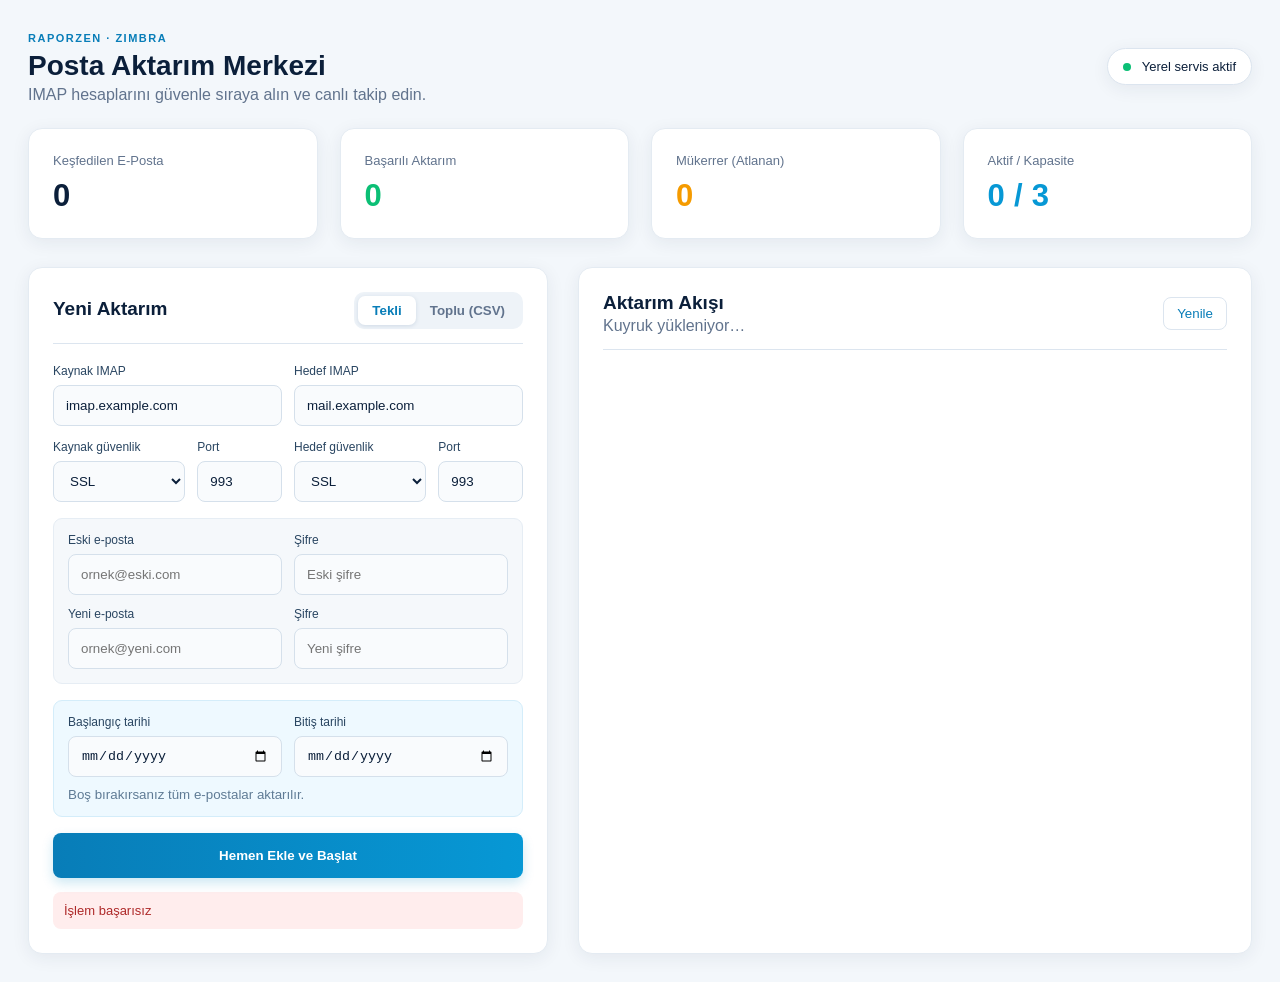
==== static/index.html @ 582246b1 "Aktarım izleme panelini ekle" ====
<!doctype html>
<html lang="tr">
<head>
  <meta charset="utf-8"><meta name="viewport" content="width=device-width,initial-scale=1">
  <title>Zimbra IMAP Aktarım Paneli</title>
  <link rel="stylesheet" href="/static/style.css">
</head>
<body>
  <main>
    <header><div><span class="eyebrow">RAPORZEN · ZIMBRA</span><h1>Posta Aktarım Merkezi</h1><p>IMAP hesaplarını güvenle sıraya alın ve canlı takip edin.</p></div><div class="health"><i></i> Yerel servis aktif</div></header>
    <section class="metrics">
      <article><label>Keşfedilen E-Posta</label><strong id="discovered">0</strong></article>
      <article><label>Başarılı Aktarım</label><strong class="green" id="transferred">0</strong></article>
      <article><label>Mükerrer (Atlanan)</label><strong class="orange" id="skipped">0</strong></article>
      <article><label>Aktif / Kapasite</label><strong class="blue"><span id="running">0</span> / <span id="capacity">3</span></strong></article>
    </section>
    <section class="workspace">
      <aside class="panel form-panel">
        <div class="panel-title"><h2>Yeni Aktarım</h2><div class="tabs"><button class="active" data-tab="single">Tekli</button><button data-tab="csv">Toplu (CSV)</button></div></div>
        <form id="singleForm">
          <div class="grid two"><label>Kaynak IMAP<input name="source_host" value="imap.example.com" required></label><label>Hedef IMAP<input name="target_host" value="mail.example.com" required></label></div>
          <div class="grid four"><label>Kaynak güvenlik<select name="source_security"><option value="ssl">SSL</option><option value="tls">STARTTLS</option><option value="none">Yok</option></select></label><label>Port<input type="number" name="source_port" value="993" required></label><label>Hedef güvenlik<select name="target_security"><option value="ssl">SSL</option><option value="tls">STARTTLS</option><option value="none">Yok</option></select></label><label>Port<input type="number" name="target_port" value="993" required></label></div>
          <div class="credentials"><div class="grid two"><label>Eski e-posta<input type="email" name="source_email" placeholder="ornek@eski.com" required></label><label>Şifre<input type="password" name="source_password" placeholder="Eski şifre" required></label><label>Yeni e-posta<input type="email" name="target_email" placeholder="ornek@yeni.com" required></label><label>Şifre<input type="password" name="target_password" placeholder="Yeni şifre" required></label></div></div>
          <div class="datebox"><div class="grid two"><label>Başlangıç tarihi<input type="date" name="start_date"></label><label>Bitiş tarihi<input type="date" name="end_date"></label></div><small>Boş bırakırsanız tüm e-postalar aktarılır.</small></div>
          <button class="primary" type="submit">Hemen Ekle ve Başlat</button>
        </form>
        <form id="csvForm" class="hidden"><div class="drop"><span>CSV</span><h3>Hesap listesini seçin</h3><p>Şablondaki başlıkları içeren UTF-8 CSV dosyası</p><input type="file" name="file" accept=".csv,text/csv" required></div><button class="primary" type="submit">CSV'yi Kuyruğa Al</button><a class="template" href="/static/accounts-template.csv" download>CSV şablonunu indir</a></form>
        <div id="notice" class="notice hidden"></div>
      </aside>
      <section class="panel flow"><div class="panel-title"><div><h2>Aktarım Akışı</h2><p id="queueInfo">Kuyruk yükleniyor…</p></div><button class="ghost" id="refresh">Yenile</button></div><div id="jobList" class="jobs"></div></section>
    </section>
  </main>
  <script src="/static/app.js"></script>
</body>
</html>
---- static/style.css ----
:root{--ink:#0b1f3a;--muted:#61738d;--line:#dce5ef;--bg:#f3f7fb;--blue:#0798d5;--blue2:#087db8;--green:#0bbf75;--orange:#f59b00;--red:#e24b4b;--shadow:0 4px 18px rgba(22,47,77,.07)}*{box-sizing:border-box}body{margin:0;background:var(--bg);color:var(--ink);font-family:Inter,Segoe UI,Arial,sans-serif}main{max-width:1660px;margin:auto;padding:28px}header{display:flex;justify-content:space-between;align-items:center;margin-bottom:24px}h1{font-size:28px;margin:4px 0}header p,.panel-title p{margin:0;color:var(--muted)}.eyebrow{font-size:11px;font-weight:800;letter-spacing:1.5px;color:var(--blue2)}.health{background:#fff;border:1px solid var(--line);border-radius:999px;padding:10px 15px;font-size:13px;box-shadow:var(--shadow)}.health i{display:inline-block;width:8px;height:8px;border-radius:50%;background:var(--green);margin-right:7px}.metrics{display:grid;grid-template-columns:repeat(4,1fr);gap:22px;margin-bottom:28px}.metrics article,.panel{background:#fff;border:1px solid #e4ebf2;border-radius:14px;box-shadow:var(--shadow)}.metrics article{padding:24px}.metrics label{display:block;color:var(--muted);font-size:13px;margin-bottom:10px}.metrics strong{font-size:31px;letter-spacing:.3px}.green{color:var(--green)}.orange{color:var(--orange)}.blue{color:var(--blue)}.workspace{display:grid;grid-template-columns:520px 1fr;gap:30px}.panel{padding:24px}.panel-title{display:flex;align-items:center;justify-content:space-between;border-bottom:1px solid var(--line);padding-bottom:14px;margin-bottom:20px}.panel-title h2{font-size:19px;margin:0 0 3px}.tabs{background:#eef3f8;padding:4px;border-radius:10px}.tabs button{border:0;background:transparent;color:var(--muted);padding:7px 14px;border-radius:7px;font-weight:700;cursor:pointer}.tabs button.active{background:#fff;color:var(--blue2);box-shadow:0 1px 4px #ced9e5}.grid{display:grid;gap:12px}.two{grid-template-columns:1fr 1fr}.four{grid-template-columns:1.25fr .8fr 1.25fr .8fr;margin-top:14px}label{color:#294561;font-size:12px}input,select{width:100%;height:41px;margin-top:7px;border:1px solid #d5e0eb;border-radius:8px;background:#f9fbfd;color:var(--ink);padding:0 12px;outline:none}input:focus,select:focus{border-color:var(--blue);box-shadow:0 0 0 3px #0798d519}.credentials{background:#f5f8fb;border:1px solid #e6edf4;border-radius:9px;padding:14px;margin-top:16px}.datebox{background:#eef9ff;border:1px solid #d4edfa;border-radius:9px;padding:14px;margin-top:16px}.datebox small{display:block;color:#5f7b95;margin-top:10px}.primary{width:100%;height:45px;margin-top:16px;border:0;border-radius:8px;background:linear-gradient(90deg,var(--blue2),var(--blue));color:#fff;font-weight:800;cursor:pointer;box-shadow:0 5px 12px #058bc333}.primary:disabled{opacity:.6}.ghost{border:1px solid var(--line);background:#fff;border-radius:8px;padding:8px 13px;color:var(--blue2);cursor:pointer}.jobs{display:flex;flex-direction:column;gap:12px}.group-title{font-size:13px;color:var(--muted);margin:9px 0 2px;text-transform:uppercase;letter-spacing:.8px}.job{border:1px solid var(--line);border-radius:10px;padding:14px 16px}.job-head{display:flex;align-items:center;justify-content:space-between}.job strong{font-size:14px}.job small{color:var(--muted)}.badge{font-size:11px;padding:5px 9px;border-radius:999px;background:#edf3f8;color:#47627d}.badge.running{background:#e5f7ff;color:#047baa}.badge.completed{background:#e4faef;color:#078650}.badge.failed,.badge.interrupted{background:#ffebeb;color:#b72b2b}.progress{height:6px;background:#eaf0f5;border-radius:99px;overflow:hidden;margin-top:12px}.progress span{display:block;height:100%;background:linear-gradient(90deg,var(--blue2),#13b8ed);border-radius:99px}.actions{display:flex;gap:8px;margin-top:11px}.actions button,.actions a{border:0;background:#eff4f8;color:#45617c;padding:6px 9px;border-radius:6px;font-size:11px;text-decoration:none;cursor:pointer}.drop{border:2px dashed #cbd9e6;border-radius:11px;padding:36px 20px;text-align:center;background:#f8fbfd}.drop span{display:inline-grid;place-items:center;width:50px;height:50px;border-radius:14px;background:#e5f6fd;color:var(--blue2);font-weight:900}.drop h3{margin:12px 0 5px}.drop p{color:var(--muted);font-size:12px}.drop input{height:auto;background:white;padding:10px}.template{display:block;text-align:center;color:var(--blue2);font-size:12px;margin-top:13px}.notice{margin-top:14px;padding:11px;border-radius:8px;background:#e7f7ff;color:#057aaa;font-size:13px}.notice.error{background:#ffeded;color:#ae2929}.hidden{display:none!important}.empty{text-align:center;color:var(--muted);padding:70px 20px}.empty b{display:block;color:var(--ink);margin-bottom:6px}@media(max-width:1050px){.metrics{grid-template-columns:1fr 1fr}.workspace{grid-template-columns:1fr}}@media(max-width:650px){main{padding:14px}.metrics{grid-template-columns:1fr}.workspace{gap:16px}.two,.four{grid-template-columns:1fr}header{align-items:flex-start;gap:14px}.health{display:none}}
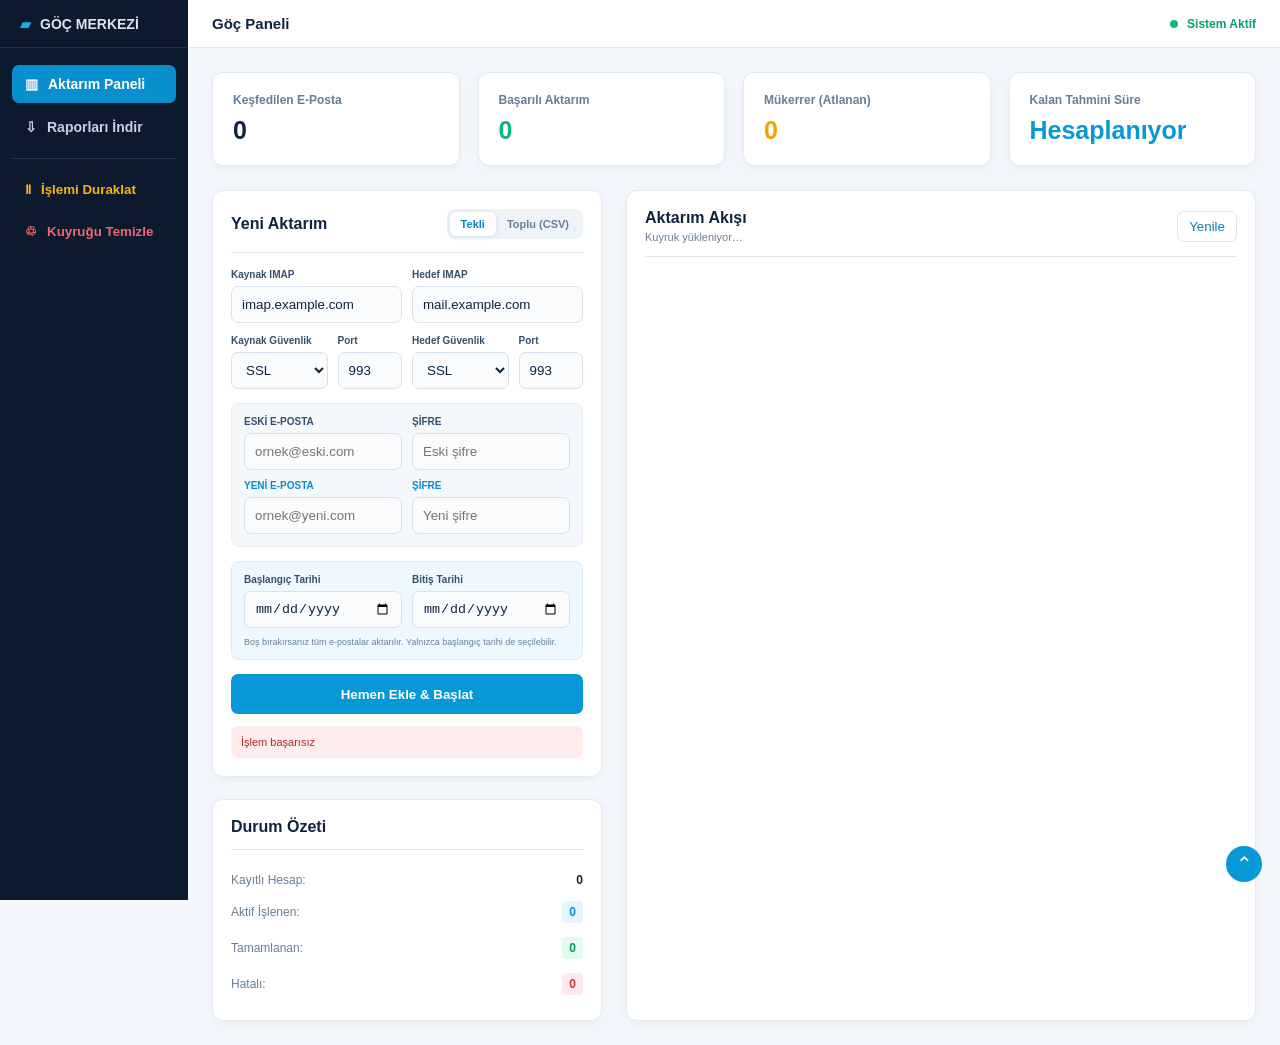
==== commit 747205da: "Hesapları durum ve domain bazında grupla" ====
--- a/static/index.html
+++ b/static/index.html
@@ -1,36 +1,40 @@
 <!doctype html>
 <html lang="tr">
-<head>
-  <meta charset="utf-8"><meta name="viewport" content="width=device-width,initial-scale=1">
-  <title>Zimbra IMAP Aktarım Paneli</title>
-  <link rel="stylesheet" href="/static/style.css">
-</head>
+<head><meta charset="utf-8"><meta name="viewport" content="width=device-width,initial-scale=1"><title>Zimbra Göç Merkezi</title><link rel="stylesheet" href="/static/style.css"></head>
 <body>
-  <main>
-    <header><div><span class="eyebrow">RAPORZEN · ZIMBRA</span><h1>Posta Aktarım Merkezi</h1><p>IMAP hesaplarını güvenle sıraya alın ve canlı takip edin.</p></div><div class="health"><i></i> Yerel servis aktif</div></header>
-    <section class="metrics">
-      <article><label>Keşfedilen E-Posta</label><strong id="discovered">0</strong></article>
-      <article><label>Başarılı Aktarım</label><strong class="green" id="transferred">0</strong></article>
-      <article><label>Mükerrer (Atlanan)</label><strong class="orange" id="skipped">0</strong></article>
-      <article><label>Aktif / Kapasite</label><strong class="blue"><span id="running">0</span> / <span id="capacity">3</span></strong></article>
-    </section>
-    <section class="workspace">
-      <aside class="panel form-panel">
-        <div class="panel-title"><h2>Yeni Aktarım</h2><div class="tabs"><button class="active" data-tab="single">Tekli</button><button data-tab="csv">Toplu (CSV)</button></div></div>
-        <form id="singleForm">
-          <div class="grid two"><label>Kaynak IMAP<input name="source_host" value="imap.example.com" required></label><label>Hedef IMAP<input name="target_host" value="mail.example.com" required></label></div>
-          <div class="grid four"><label>Kaynak güvenlik<select name="source_security"><option value="ssl">SSL</option><option value="tls">STARTTLS</option><option value="none">Yok</option></select></label><label>Port<input type="number" name="source_port" value="993" required></label><label>Hedef güvenlik<select name="target_security"><option value="ssl">SSL</option><option value="tls">STARTTLS</option><option value="none">Yok</option></select></label><label>Port<input type="number" name="target_port" value="993" required></label></div>
-          <div class="credentials"><div class="grid two"><label>Eski e-posta<input type="email" name="source_email" placeholder="ornek@eski.com" required></label><label>Şifre<input type="password" name="source_password" placeholder="Eski şifre" required></label><label>Yeni e-posta<input type="email" name="target_email" placeholder="ornek@yeni.com" required></label><label>Şifre<input type="password" name="target_password" placeholder="Yeni şifre" required></label></div></div>
-          <div class="datebox"><div class="grid two"><label>Başlangıç tarihi<input type="date" name="start_date"></label><label>Bitiş tarihi<input type="date" name="end_date"></label></div><small>Boş bırakırsanız tüm e-postalar aktarılır.</small></div>
-          <button class="primary" type="submit">Hemen Ekle ve Başlat</button>
-        </form>
-        <form id="csvForm" class="hidden"><div class="drop"><span>CSV</span><h3>Hesap listesini seçin</h3><p>Şablondaki başlıkları içeren UTF-8 CSV dosyası</p><input type="file" name="file" accept=".csv,text/csv" required></div><button class="primary" type="submit">CSV'yi Kuyruğa Al</button><a class="template" href="/static/accounts-template.csv" download>CSV şablonunu indir</a></form>
-        <div id="notice" class="notice hidden"></div>
-      </aside>
-      <section class="panel flow"><div class="panel-title"><div><h2>Aktarım Akışı</h2><p id="queueInfo">Kuyruk yükleniyor…</p></div><button class="ghost" id="refresh">Yenile</button></div><div id="jobList" class="jobs"></div></section>
-    </section>
-  </main>
+  <aside class="sidebar">
+    <div class="brand"><span class="brand-icon">▰</span><span>GÖÇ MERKEZİ</span></div>
+    <nav><a class="active" href="#">▥ <span>Aktarım Paneli</span></a><a href="#">⇩ <span>Raporları İndir</span></a><hr><button id="pauseAll">Ⅱ <span>İşlemi Duraklat</span></button><button class="danger" id="clearQueue">♲ <span>Kuyruğu Temizle</span></button></nav>
+  </aside>
+  <div class="shell">
+    <header><h1>Göç Paneli</h1><div class="health"><i></i> Sistem Aktif</div></header>
+    <main>
+      <section class="metrics">
+        <article><label>Keşfedilen E-Posta</label><strong id="discovered">0</strong></article>
+        <article><label>Başarılı Aktarım</label><strong class="green" id="transferred">0</strong></article>
+        <article><label>Mükerrer (Atlanan)</label><strong class="orange" id="skipped">0</strong></article>
+        <article><label>Kalan Tahmini Süre</label><strong class="blue" id="remaining">Hesaplanıyor</strong></article>
+      </section>
+      <section class="workspace">
+        <div class="left-column">
+          <aside class="panel form-panel">
+            <div class="panel-title"><h2>Yeni Aktarım</h2><div class="tabs"><button class="active" data-tab="single">Tekli</button><button data-tab="csv">Toplu (CSV)</button></div></div>
+            <form id="singleForm">
+              <div class="grid two"><label>Kaynak IMAP<input name="source_host" value="imap.example.com" required></label><label>Hedef IMAP<input name="target_host" value="mail.example.com" required></label></div>
+              <div class="grid four"><label>Kaynak Güvenlik<select name="source_security"><option value="ssl">SSL</option><option value="tls">STARTTLS</option><option value="none">Yok</option></select></label><label>Port<input type="number" name="source_port" value="993" required></label><label>Hedef Güvenlik<select name="target_security"><option value="ssl">SSL</option><option value="tls">STARTTLS</option><option value="none">Yok</option></select></label><label>Port<input type="number" name="target_port" value="993" required></label></div>
+              <div class="credentials"><div class="grid two"><label>ESKİ E-POSTA<input type="email" name="source_email" placeholder="ornek@eski.com" required></label><label>ŞİFRE<input type="password" name="source_password" placeholder="Eski şifre" required></label><label class="accent">YENİ E-POSTA<input type="email" name="target_email" placeholder="ornek@yeni.com" required></label><label class="accent">ŞİFRE<input type="password" name="target_password" placeholder="Yeni şifre" required></label></div></div>
+              <div class="datebox"><div class="grid two"><label>Başlangıç Tarihi<input type="date" name="start_date"></label><label>Bitiş Tarihi<input type="date" name="end_date"></label></div><small>Boş bırakırsanız tüm e-postalar aktarılır. Yalnızca başlangıç tarihi de seçilebilir.</small></div>
+              <button class="primary" type="submit">Hemen Ekle &amp; Başlat</button>
+            </form>
+            <form id="csvForm" class="hidden"><div class="drop"><span>CSV</span><h3>Hesap listesini seçin</h3><p>Şablondaki başlıkları içeren UTF-8 CSV dosyası</p><input type="file" name="file" accept=".csv,text/csv" required></div><button class="primary" type="submit">CSV'yi Kuyruğa Al</button><a class="template" href="/static/accounts-template.csv" download>CSV şablonunu indir</a></form>
+            <div id="notice" class="notice hidden"></div>
+          </aside>
+          <section class="panel status-card"><div class="panel-title"><h2>Durum Özeti</h2></div><dl><div><dt>Kayıtlı Hesap:</dt><dd id="totalAccounts">0</dd></div><div><dt>Aktif İşlenen:</dt><dd class="blue-pill" id="activeAccounts">0</dd></div><div><dt>Tamamlanan:</dt><dd class="green-pill" id="completedAccounts">0</dd></div><div><dt>Hatalı:</dt><dd class="red-pill" id="failedAccounts">0</dd></div></dl></section>
+        </div>
+        <section class="panel flow"><div class="panel-title"><div><h2>Aktarım Akışı</h2><p id="queueInfo">Kuyruk yükleniyor…</p></div><button class="ghost" id="refresh">Yenile</button></div><div id="jobList" class="flow-groups"></div></section>
+      </section>
+    </main>
+  </div>
+  <button class="to-top" onclick="scrollTo({top:0,behavior:'smooth'})">⌃</button>
   <script src="/static/app.js"></script>
-</body>
-</html>
-
+</body></html>
--- a/static/style.css
+++ b/static/style.css
@@ -1,2 +1 @@
-:root{--ink:#0b1f3a;--muted:#61738d;--line:#dce5ef;--bg:#f3f7fb;--blue:#0798d5;--blue2:#087db8;--green:#0bbf75;--orange:#f59b00;--red:#e24b4b;--shadow:0 4px 18px rgba(22,47,77,.07)}*{box-sizing:border-box}body{margin:0;background:var(--bg);color:var(--ink);font-family:Inter,Segoe UI,Arial,sans-serif}main{max-width:1660px;margin:auto;padding:28px}header{display:flex;justify-content:space-between;align-items:center;margin-bottom:24px}h1{font-size:28px;margin:4px 0}header p,.panel-title p{margin:0;color:var(--muted)}.eyebrow{font-size:11px;font-weight:800;letter-spacing:1.5px;color:var(--blue2)}.health{background:#fff;border:1px solid var(--line);border-radius:999px;padding:10px 15px;font-size:13px;box-shadow:var(--shadow)}.health i{display:inline-block;width:8px;height:8px;border-radius:50%;background:var(--green);margin-right:7px}.metrics{display:grid;grid-template-columns:repeat(4,1fr);gap:22px;margin-bottom:28px}.metrics article,.panel{background:#fff;border:1px solid #e4ebf2;border-radius:14px;box-shadow:var(--shadow)}.metrics article{padding:24px}.metrics label{display:block;color:var(--muted);font-size:13px;margin-bottom:10px}.metrics strong{font-size:31px;letter-spacing:.3px}.green{color:var(--green)}.orange{color:var(--orange)}.blue{color:var(--blue)}.workspace{display:grid;grid-template-columns:520px 1fr;gap:30px}.panel{padding:24px}.panel-title{display:flex;align-items:center;justify-content:space-between;border-bottom:1px solid var(--line);padding-bottom:14px;margin-bottom:20px}.panel-title h2{font-size:19px;margin:0 0 3px}.tabs{background:#eef3f8;padding:4px;border-radius:10px}.tabs button{border:0;background:transparent;color:var(--muted);padding:7px 14px;border-radius:7px;font-weight:700;cursor:pointer}.tabs button.active{background:#fff;color:var(--blue2);box-shadow:0 1px 4px #ced9e5}.grid{display:grid;gap:12px}.two{grid-template-columns:1fr 1fr}.four{grid-template-columns:1.25fr .8fr 1.25fr .8fr;margin-top:14px}label{color:#294561;font-size:12px}input,select{width:100%;height:41px;margin-top:7px;border:1px solid #d5e0eb;border-radius:8px;background:#f9fbfd;color:var(--ink);padding:0 12px;outline:none}input:focus,select:focus{border-color:var(--blue);box-shadow:0 0 0 3px #0798d519}.credentials{background:#f5f8fb;border:1px solid #e6edf4;border-radius:9px;padding:14px;margin-top:16px}.datebox{background:#eef9ff;border:1px solid #d4edfa;border-radius:9px;padding:14px;margin-top:16px}.datebox small{display:block;color:#5f7b95;margin-top:10px}.primary{width:100%;height:45px;margin-top:16px;border:0;border-radius:8px;background:linear-gradient(90deg,var(--blue2),var(--blue));color:#fff;font-weight:800;cursor:pointer;box-shadow:0 5px 12px #058bc333}.primary:disabled{opacity:.6}.ghost{border:1px solid var(--line);background:#fff;border-radius:8px;padding:8px 13px;color:var(--blue2);cursor:pointer}.jobs{display:flex;flex-direction:column;gap:12px}.group-title{font-size:13px;color:var(--muted);margin:9px 0 2px;text-transform:uppercase;letter-spacing:.8px}.job{border:1px solid var(--line);border-radius:10px;padding:14px 16px}.job-head{display:flex;align-items:center;justify-content:space-between}.job strong{font-size:14px}.job small{color:var(--muted)}.badge{font-size:11px;padding:5px 9px;border-radius:999px;background:#edf3f8;color:#47627d}.badge.running{background:#e5f7ff;color:#047baa}.badge.completed{background:#e4faef;color:#078650}.badge.failed,.badge.interrupted{background:#ffebeb;color:#b72b2b}.progress{height:6px;background:#eaf0f5;border-radius:99px;overflow:hidden;margin-top:12px}.progress span{display:block;height:100%;background:linear-gradient(90deg,var(--blue2),#13b8ed);border-radius:99px}.actions{display:flex;gap:8px;margin-top:11px}.actions button,.actions a{border:0;background:#eff4f8;color:#45617c;padding:6px 9px;border-radius:6px;font-size:11px;text-decoration:none;cursor:pointer}.drop{border:2px dashed #cbd9e6;border-radius:11px;padding:36px 20px;text-align:center;background:#f8fbfd}.drop span{display:inline-grid;place-items:center;width:50px;height:50px;border-radius:14px;background:#e5f6fd;color:var(--blue2);font-weight:900}.drop h3{margin:12px 0 5px}.drop p{color:var(--muted);font-size:12px}.drop input{height:auto;background:white;padding:10px}.template{display:block;text-align:center;color:var(--blue2);font-size:12px;margin-top:13px}.notice{margin-top:14px;padding:11px;border-radius:8px;background:#e7f7ff;color:#057aaa;font-size:13px}.notice.error{background:#ffeded;color:#ae2929}.hidden{display:none!important}.empty{text-align:center;color:var(--muted);padding:70px 20px}.empty b{display:block;color:var(--ink);margin-bottom:6px}@media(max-width:1050px){.metrics{grid-template-columns:1fr 1fr}.workspace{grid-template-columns:1fr}}@media(max-width:650px){main{padding:14px}.metrics{grid-template-columns:1fr}.workspace{gap:16px}.two,.four{grid-template-columns:1fr}header{align-items:flex-start;gap:14px}.health{display:none}}
-
+:root{--ink:#102440;--muted:#687d98;--line:#dce6f0;--bg:#f5f8fb;--blue:#0799d7;--green:#0bb77a;--orange:#f5a000;--red:#e5505e;--nav:#0d192d;--shadow:0 3px 14px rgba(21,48,79,.06)}*{box-sizing:border-box}html{scroll-behavior:smooth}body{margin:0;background:var(--bg);color:var(--ink);font:14px Inter,Segoe UI,Arial,sans-serif}.sidebar{position:fixed;inset:0 auto 0 0;width:188px;background:var(--nav);color:#d7e4f1;z-index:3}.brand{height:48px;padding:0 20px;display:flex;align-items:center;gap:9px;border-bottom:1px solid #23324a;font-weight:900}.brand-icon{color:#15aee8}.sidebar nav{padding:17px 12px}.sidebar a,.sidebar button{display:flex;align-items:center;gap:10px;width:100%;border:0;background:none;color:#c5d2e2;padding:11px 13px;margin-bottom:5px;border-radius:7px;text-decoration:none;text-align:left;cursor:pointer;font-weight:600}.sidebar a.active{background:#098fce;color:#fff}.sidebar button{color:#f5b617}.sidebar .danger{color:#f06570}.sidebar hr{border:0;border-top:1px solid #213049;margin:12px 0}.shell{margin-left:188px}.shell>header{height:48px;padding:0 24px;background:#fff;border-bottom:1px solid #e3eaf1;display:flex;align-items:center;justify-content:space-between;position:sticky;top:0;z-index:2}.shell>header h1{font-size:15px}.health{color:#099e6a;font-size:12px;font-weight:700}.health i{display:inline-block;width:8px;height:8px;border-radius:50%;background:#12bb7b;margin-right:6px}main{padding:24px;max-width:1600px;margin:auto}.metrics{display:grid;grid-template-columns:repeat(4,1fr);gap:18px;margin-bottom:24px}.metrics article,.panel{background:#fff;border:1px solid #e2eaf2;border-radius:11px;box-shadow:var(--shadow)}.metrics article{padding:20px}.metrics label{display:block;color:var(--muted);font-size:12px;margin-bottom:9px}.metrics strong{font-size:25px}.green{color:var(--green)}.orange{color:var(--orange)}.blue{color:var(--blue)}.workspace{display:grid;grid-template-columns:390px minmax(0,1fr);gap:24px}.left-column{display:flex;flex-direction:column;gap:22px}.panel{padding:18px}.panel-title{display:flex;align-items:center;justify-content:space-between;border-bottom:1px solid var(--line);padding-bottom:13px;margin-bottom:16px}.panel-title h2{font-size:16px;margin:0}.panel-title p{color:var(--muted);font-size:11px;margin:4px 0 0}.tabs{background:#eef3f8;padding:3px;border-radius:8px}.tabs button{border:0;background:transparent;color:var(--muted);padding:6px 11px;border-radius:6px;font-size:11px;font-weight:700;cursor:pointer}.tabs button.active{background:#fff;color:#0786c3;box-shadow:0 1px 4px #ced9e5}.grid{display:grid;gap:10px}.two{grid-template-columns:1fr 1fr}.four{grid-template-columns:1.2fr .8fr 1.2fr .8fr;margin-top:12px}label{color:#36506c;font-size:10px;font-weight:600}input,select{width:100%;height:37px;margin-top:6px;border:1px solid #d7e2ed;border-radius:7px;background:#f9fbfd;color:var(--ink);padding:0 10px;outline:none}input:focus,select:focus{border-color:var(--blue);box-shadow:0 0 0 3px #0798d519}.credentials{background:#f5f8fb;border:1px solid #e6edf4;border-radius:8px;padding:12px;margin-top:14px}.accent{color:#078dcc}.datebox{background:#eef9ff;border:1px solid #d4edfa;border-radius:8px;padding:12px;margin-top:14px}.datebox small{display:block;color:#68809a;font-size:9px;margin-top:9px}.primary{width:100%;height:40px;margin-top:14px;border:0;border-radius:7px;background:var(--blue);color:#fff;font-weight:800;cursor:pointer}.primary:disabled{opacity:.6}.status-card dl{margin:0}.status-card dl div{display:flex;justify-content:space-between;align-items:center;padding:7px 0;color:var(--muted);font-size:12px}.status-card dd{margin:0;font-weight:900;color:var(--ink)}.blue-pill,.green-pill,.red-pill{padding:4px 7px;border-radius:4px}.blue-pill{background:#e4f5fd!important;color:#078dca!important}.green-pill{background:#e3faef!important;color:#079860!important}.red-pill{background:#ffeaed!important;color:#c83948!important}.ghost{border:1px solid var(--line);background:#fff;border-radius:7px;padding:7px 11px;color:#087fb7;cursor:pointer}.flow-groups{display:flex;flex-direction:column;gap:22px}.status-section h3{font-size:12px;color:#59708b;margin:0 0 10px;display:flex;align-items:center;gap:6px}.status-section h3 b{margin-left:auto;background:#edf3f8;padding:3px 7px;border-radius:99px}.status-section.running h3{color:#008fce}.status-section.completed h3{color:#049b64}.status-section.failed h3{color:#c94250}.domain-card{border:1px solid #d6e2ed;border-radius:8px;margin-bottom:9px;overflow:hidden}.domain-head{height:43px;width:100%;display:flex;align-items:center;justify-content:space-between;border:0;background:#fff;padding:0 14px;color:var(--ink);cursor:pointer}.domain-head>span{display:flex;align-items:center;gap:10px}.domain-head b{font-size:10px;background:#f0f5f9;color:#5d7189;padding:4px 8px;border-radius:99px}.domain-head i{font-style:normal;color:#8da0b5;transition:.2s}.domain-card.open .domain-head i{transform:rotate(180deg)}.accounts{display:none;border-top:1px solid #e7edf3;background:#fbfcfe;padding:10px}.domain-card.open .accounts{display:block}.account-row{display:grid;grid-template-columns:minmax(150px,1.15fr) minmax(130px,1.5fr) 155px auto;gap:12px;align-items:center;min-height:50px;border:1px solid #dce6ef;border-radius:7px;padding:9px 12px;margin-bottom:8px;background:#fff}.account-row:last-child{margin-bottom:0}.account-row.running{border-color:#cde9f6}.account-row.completed{border-color:#93e8c2;background:#f7fffb}.account-name small,.account-stat small{display:block;color:var(--muted);font-size:9px;margin-top:3px}.progress{height:7px;background:#e7edf3;border-radius:99px;overflow:hidden}.progress span{display:block;height:100%;background:#09a5df}.account-row.completed .progress span{background:#12b87b}.account-stat{display:flex;align-items:center;justify-content:flex-end;gap:9px;color:#556c87;font-size:11px;text-align:right}.account-stat strong{color:#008bc8}.account-row.completed .account-stat strong{color:#009b65}.account-stat small{max-width:150px;color:var(--red)}.actions{display:flex;gap:5px}.actions button,.actions a{border:0;background:#edf3f7;color:#50677f;padding:5px 7px;border-radius:5px;font-size:9px;text-decoration:none;cursor:pointer}.drop{border:2px dashed #cbd9e6;border-radius:9px;padding:30px 16px;text-align:center;background:#f8fbfd}.drop span{display:inline-grid;place-items:center;width:45px;height:45px;border-radius:12px;background:#e5f6fd;color:#087eb7;font-weight:900}.drop p{color:var(--muted);font-size:11px}.drop input{height:auto;background:white;padding:9px}.template{display:block;text-align:center;color:#087eb7;font-size:11px;margin-top:11px}.notice{margin-top:12px;padding:10px;border-radius:7px;background:#e7f7ff;color:#057aaa;font-size:11px}.notice.error{background:#ffeded;color:#ae2929}.hidden{display:none!important}.empty{text-align:center;color:var(--muted);padding:70px 20px}.empty b{display:block;color:var(--ink);margin-bottom:6px}.to-top{position:fixed;right:18px;bottom:18px;width:36px;height:36px;border:0;border-radius:50%;background:var(--blue);color:#fff;font-size:20px;cursor:pointer}@media(max-width:1050px){.workspace{grid-template-columns:1fr}.metrics{grid-template-columns:1fr 1fr}.left-column{display:grid;grid-template-columns:1fr 1fr;align-items:start}}@media(max-width:720px){.sidebar{width:56px}.brand span:last-child,.sidebar span{display:none}.brand{padding:0;justify-content:center}.sidebar a,.sidebar button{justify-content:center}.shell{margin-left:56px}main{padding:14px}.metrics{grid-template-columns:1fr}.left-column{display:block}.status-card{margin-top:14px}.two,.four{grid-template-columns:1fr}.account-row{grid-template-columns:1fr}.account-stat{justify-content:flex-start}}
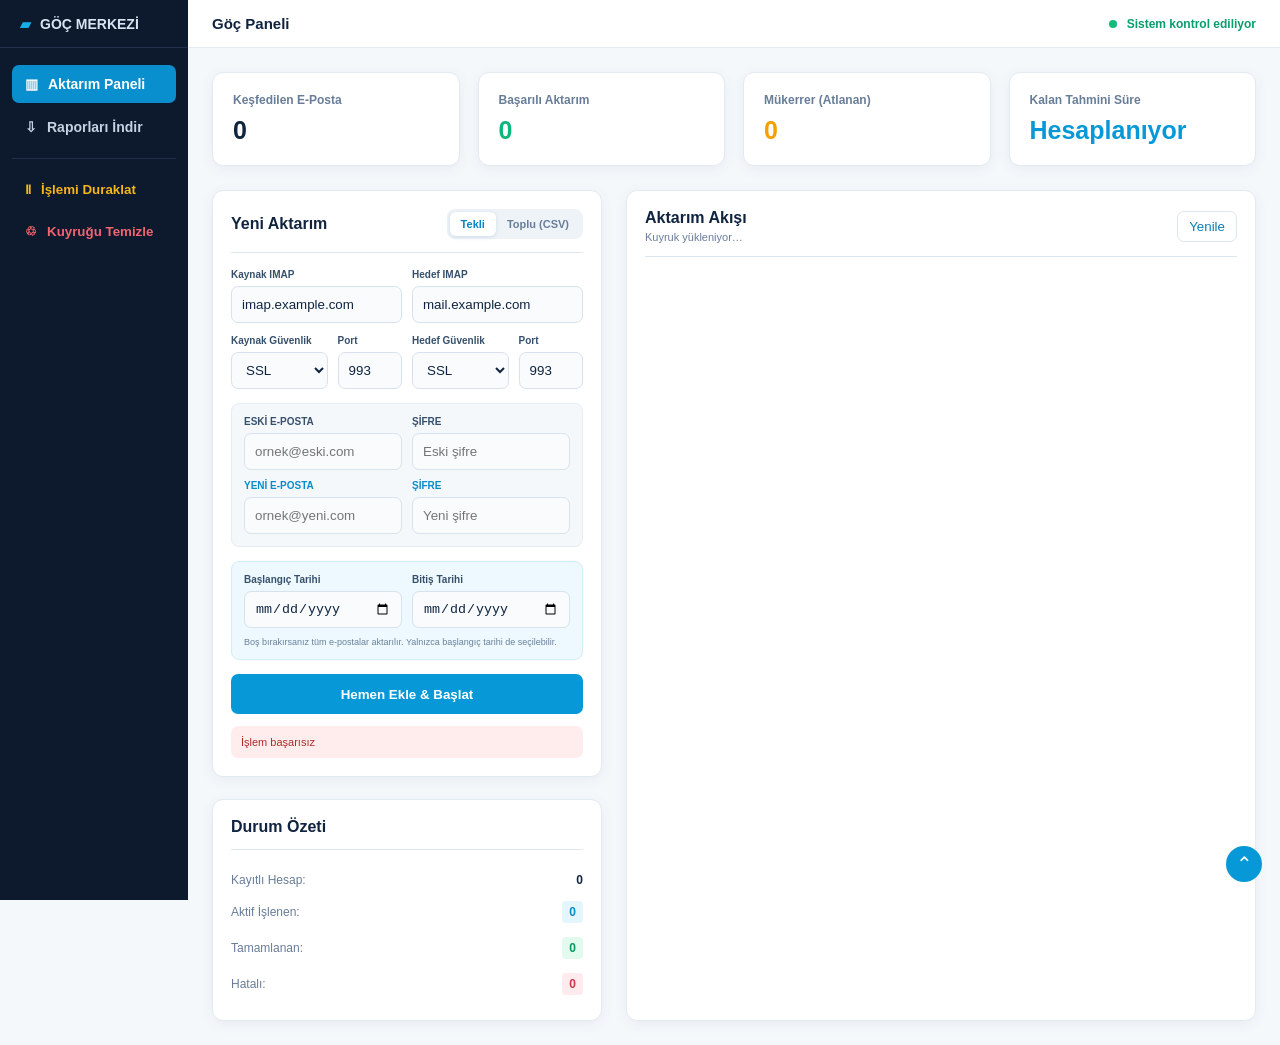
==== commit 4aad68b1: "imapsync kurulum ve hazır olma kontrolü ekle" ====
--- a/static/index.html
+++ b/static/index.html
@@ -1,14 +1,15 @@
 <!doctype html>
 <html lang="tr">
-<head><meta charset="utf-8"><meta name="viewport" content="width=device-width,initial-scale=1"><title>Zimbra Göç Merkezi</title><link rel="stylesheet" href="/static/style.css"></head>
+<head><meta charset="utf-8"><meta name="viewport" content="width=device-width,initial-scale=1"><title>Zimbra Göç Merkezi</title><link rel="stylesheet" href="/static/style.css"><link rel="stylesheet" href="/static/system.css"></head>
 <body>
   <aside class="sidebar">
     <div class="brand"><span class="brand-icon">▰</span><span>GÖÇ MERKEZİ</span></div>
     <nav><a class="active" href="#">▥ <span>Aktarım Paneli</span></a><a href="#">⇩ <span>Raporları İndir</span></a><hr><button id="pauseAll">Ⅱ <span>İşlemi Duraklat</span></button><button class="danger" id="clearQueue">♲ <span>Kuyruğu Temizle</span></button></nav>
   </aside>
   <div class="shell">
-    <header><h1>Göç Paneli</h1><div class="health"><i></i> Sistem Aktif</div></header>
+    <header><h1>Göç Paneli</h1><div class="health" id="systemHealth"><i></i> Sistem kontrol ediliyor</div></header>
     <main>
+      <div id="systemBanner" class="system-banner hidden"></div>
       <section class="metrics">
         <article><label>Keşfedilen E-Posta</label><strong id="discovered">0</strong></article>
         <article><label>Başarılı Aktarım</label><strong class="green" id="transferred">0</strong></article>
--- a/static/system.css
+++ b/static/system.css
@@ -0,0 +1,5 @@
+.health.offline{color:var(--red)}
+.health.offline i{background:var(--red)}
+.system-banner{display:flex;gap:10px;align-items:center;margin-bottom:18px;padding:13px 16px;border:1px solid #f4bbc1;border-radius:9px;background:#fff1f2;color:#a52c3a}
+.system-banner span{font-size:12px}
+@media(max-width:720px){.system-banner{align-items:flex-start;flex-direction:column}}
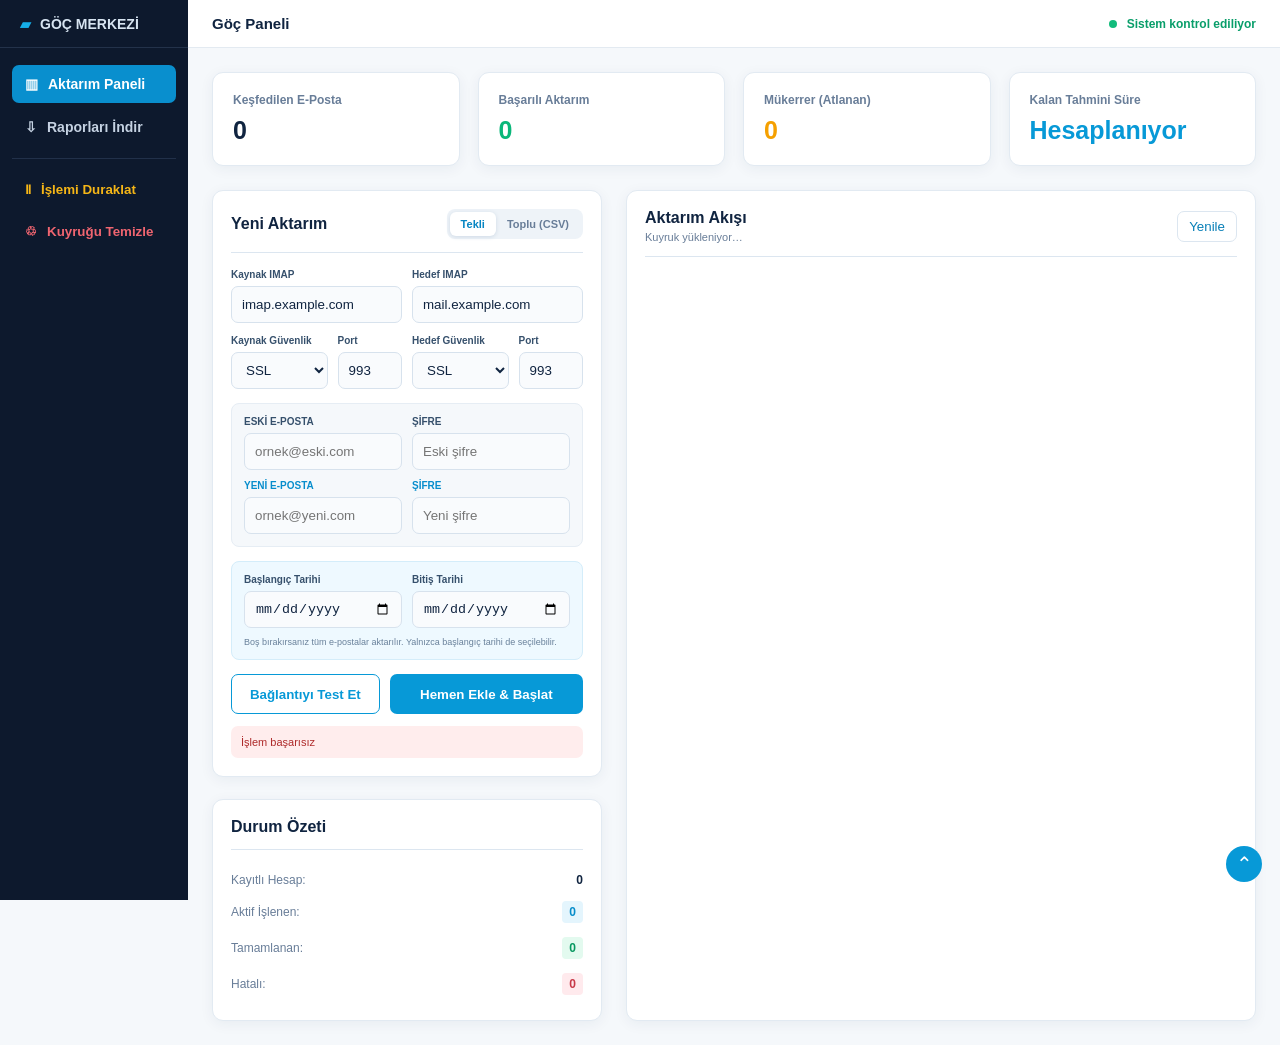
==== commit b15ee2fc: "IMAP bağlantı ön testi ve CSV doğrulaması ekle" ====
--- a/static/index.html
+++ b/static/index.html
@@ -25,7 +25,7 @@
               <div class="grid four"><label>Kaynak Güvenlik<select name="source_security"><option value="ssl">SSL</option><option value="tls">STARTTLS</option><option value="none">Yok</option></select></label><label>Port<input type="number" name="source_port" value="993" required></label><label>Hedef Güvenlik<select name="target_security"><option value="ssl">SSL</option><option value="tls">STARTTLS</option><option value="none">Yok</option></select></label><label>Port<input type="number" name="target_port" value="993" required></label></div>
               <div class="credentials"><div class="grid two"><label>ESKİ E-POSTA<input type="email" name="source_email" placeholder="ornek@eski.com" required></label><label>ŞİFRE<input type="password" name="source_password" placeholder="Eski şifre" required></label><label class="accent">YENİ E-POSTA<input type="email" name="target_email" placeholder="ornek@yeni.com" required></label><label class="accent">ŞİFRE<input type="password" name="target_password" placeholder="Yeni şifre" required></label></div></div>
               <div class="datebox"><div class="grid two"><label>Başlangıç Tarihi<input type="date" name="start_date"></label><label>Bitiş Tarihi<input type="date" name="end_date"></label></div><small>Boş bırakırsanız tüm e-postalar aktarılır. Yalnızca başlangıç tarihi de seçilebilir.</small></div>
-              <button class="primary" type="submit">Hemen Ekle &amp; Başlat</button>
+              <div class="form-actions"><button class="secondary" id="preflightButton" type="button">Bağlantıyı Test Et</button><button class="primary" type="submit">Hemen Ekle &amp; Başlat</button></div>
             </form>
             <form id="csvForm" class="hidden"><div class="drop"><span>CSV</span><h3>Hesap listesini seçin</h3><p>Şablondaki başlıkları içeren UTF-8 CSV dosyası</p><input type="file" name="file" accept=".csv,text/csv" required></div><button class="primary" type="submit">CSV'yi Kuyruğa Al</button><a class="template" href="/static/accounts-template.csv" download>CSV şablonunu indir</a></form>
             <div id="notice" class="notice hidden"></div>
--- a/static/system.css
+++ b/static/system.css
@@ -3,3 +3,8 @@
 .system-banner{display:flex;gap:10px;align-items:center;margin-bottom:18px;padding:13px 16px;border:1px solid #f4bbc1;border-radius:9px;background:#fff1f2;color:#a52c3a}
 .system-banner span{font-size:12px}
 @media(max-width:720px){.system-banner{align-items:flex-start;flex-direction:column}}
+.form-actions{display:grid;grid-template-columns:1fr 1.3fr;gap:10px;margin-top:14px}
+.form-actions .primary{margin-top:0}
+.secondary{height:40px;border:1px solid var(--blue);border-radius:7px;background:#fff;color:var(--blue);font-weight:800;cursor:pointer}
+.secondary:disabled{opacity:.6}
+@media(max-width:720px){.form-actions{grid-template-columns:1fr}}
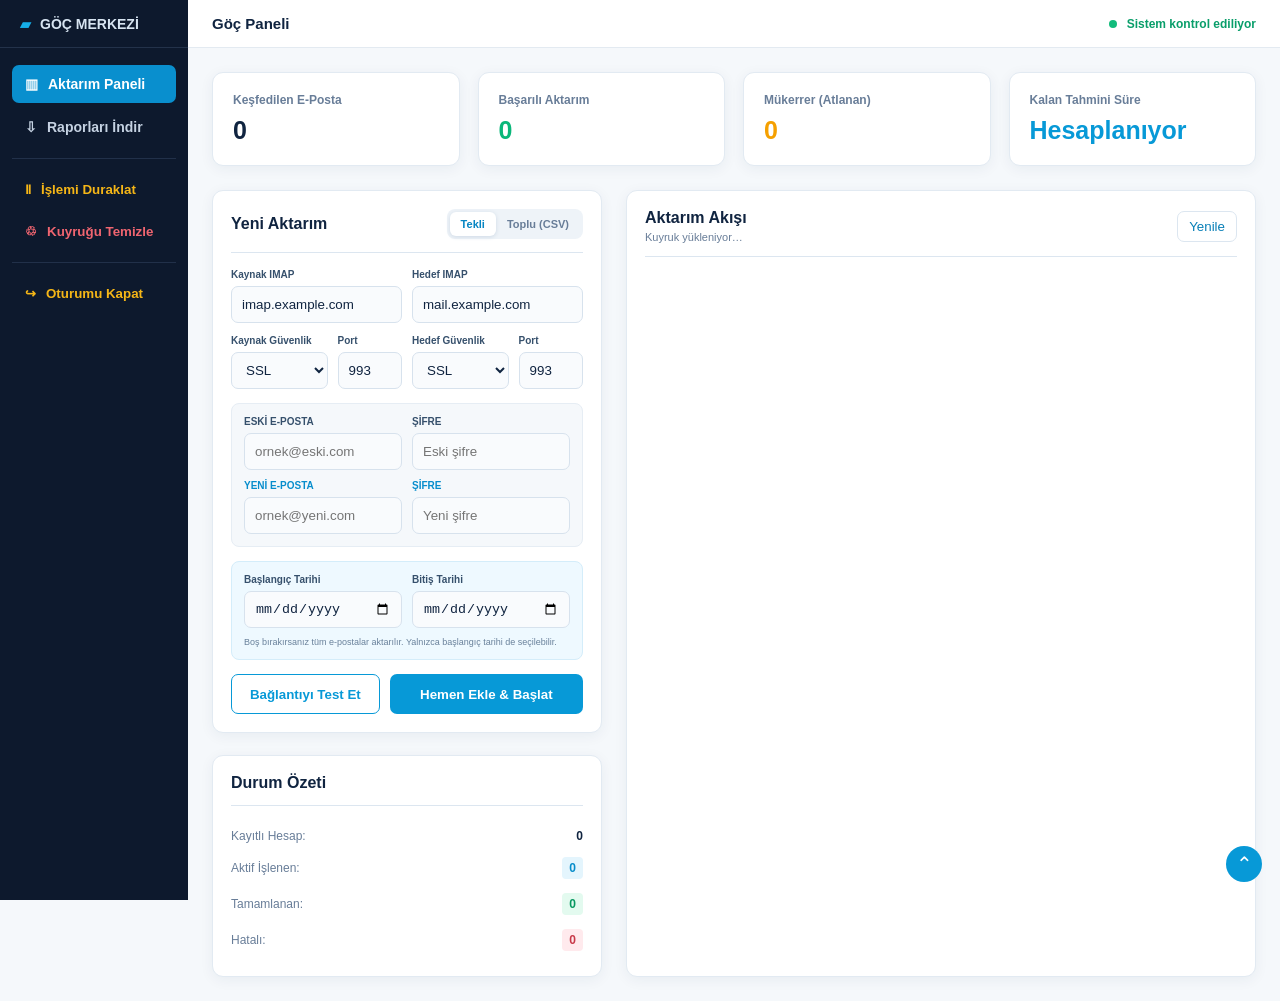
==== commit 11200de8: "Uygulama oturumu ve CSRF koruması ekle" ====
--- a/static/index.html
+++ b/static/index.html
@@ -4,7 +4,7 @@
 <body>
   <aside class="sidebar">
     <div class="brand"><span class="brand-icon">▰</span><span>GÖÇ MERKEZİ</span></div>
-    <nav><a class="active" href="#">▥ <span>Aktarım Paneli</span></a><a href="#">⇩ <span>Raporları İndir</span></a><hr><button id="pauseAll">Ⅱ <span>İşlemi Duraklat</span></button><button class="danger" id="clearQueue">♲ <span>Kuyruğu Temizle</span></button></nav>
+    <nav><a class="active" href="#">▥ <span>Aktarım Paneli</span></a><a href="#">⇩ <span>Raporları İndir</span></a><hr><button id="pauseAll">Ⅱ <span>İşlemi Duraklat</span></button><button class="danger" id="clearQueue">♲ <span>Kuyruğu Temizle</span></button><hr><button id="logout">↪ <span>Oturumu Kapat</span></button></nav>
   </aside>
   <div class="shell">
     <header><h1>Göç Paneli</h1><div class="health" id="systemHealth"><i></i> Sistem kontrol ediliyor</div></header>
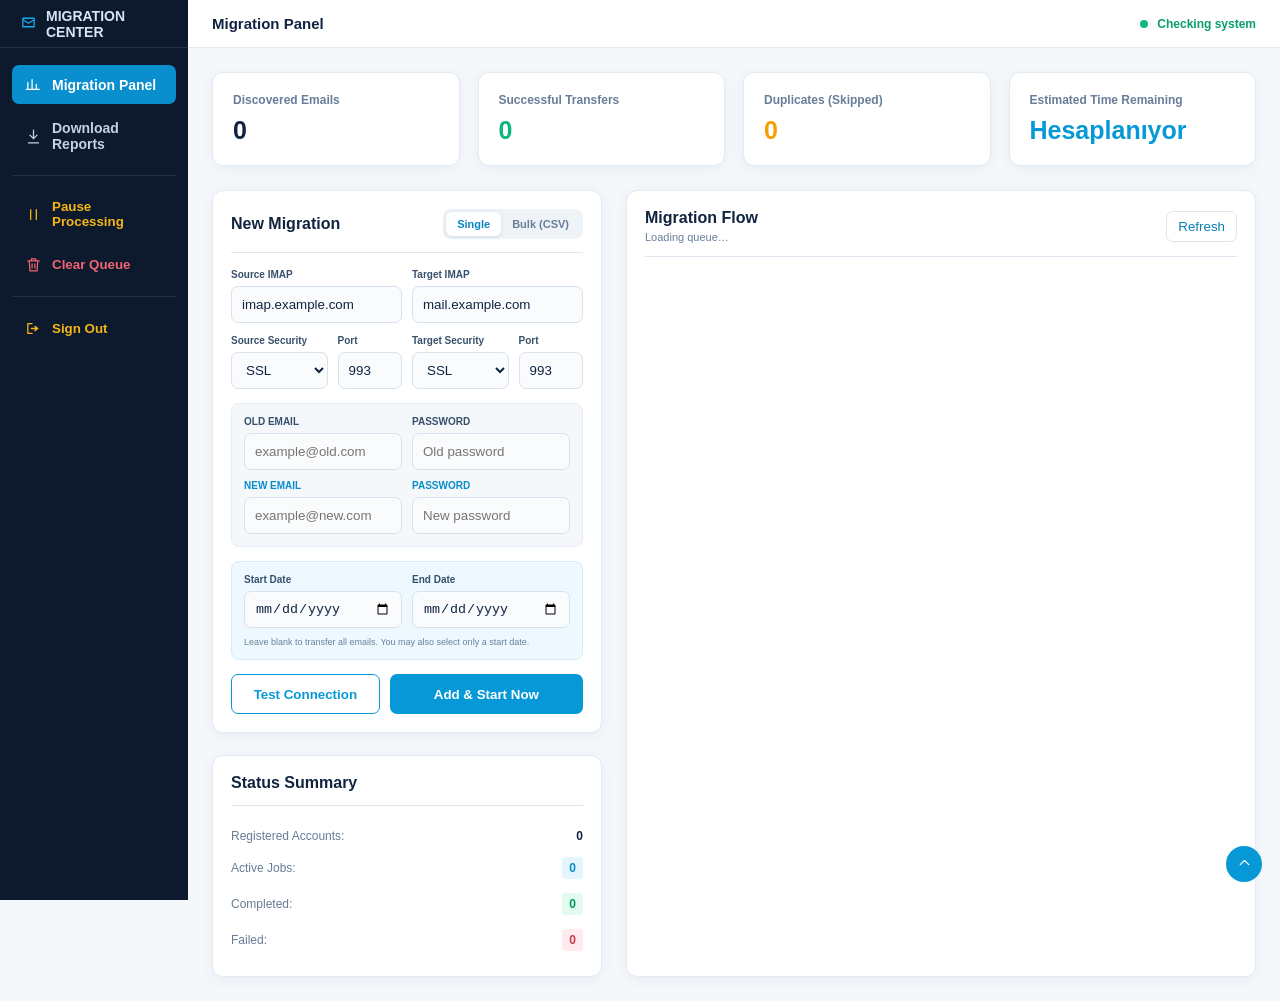
==== commit 5756963a: "Localize the interface and replace glyph icons" ====
--- a/static/index.html
+++ b/static/index.html
@@ -1,10 +1,10 @@
 <!doctype html>
 <html lang="tr">
-<head><meta charset="utf-8"><meta name="viewport" content="width=device-width,initial-scale=1"><title>Zimbra Göç Merkezi</title><link rel="stylesheet" href="/static/style.css"><link rel="stylesheet" href="/static/system.css"></head>
+<head><meta charset="utf-8"><meta name="viewport" content="width=device-width,initial-scale=1"><title>Zimbra Göç Merkezi</title><link rel="stylesheet" href="/static/style.css"><link rel="stylesheet" href="/static/system.css"><link rel="stylesheet" href="/static/icons.css"></head>
 <body>
   <aside class="sidebar">
-    <div class="brand"><span class="brand-icon">▰</span><span>GÖÇ MERKEZİ</span></div>
-    <nav><a class="active" href="#">▥ <span>Aktarım Paneli</span></a><a href="#">⇩ <span>Raporları İndir</span></a><hr><button id="pauseAll">Ⅱ <span>İşlemi Duraklat</span></button><button class="danger" id="clearQueue">♲ <span>Kuyruğu Temizle</span></button><hr><button id="logout">↪ <span>Oturumu Kapat</span></button></nav>
+    <div class="brand"><span class="brand-icon"><svg class="icon" viewBox="0 0 24 24"><path d="M4 6h16v12H4zM4 8l8 5 8-5"/></svg></span><span>GÖÇ MERKEZİ</span></div>
+    <nav><a class="active" href="#"><svg class="icon" viewBox="0 0 24 24"><path d="M4 19V9m6 10V5m6 14v-7m4 7H2"/></svg><span>Aktarım Paneli</span></a><a href="/api/reports/jobs.csv" download><svg class="icon" viewBox="0 0 24 24"><path d="M12 3v12m-5-5 5 5 5-5M5 21h14"/></svg><span>Raporları İndir</span></a><hr><button id="pauseAll"><svg class="icon" viewBox="0 0 24 24"><path d="M8 5v14m8-14v14"/></svg><span>İşlemi Duraklat</span></button><button class="danger" id="clearQueue"><svg class="icon" viewBox="0 0 24 24"><path d="M4 7h16M9 7V4h6v3m-9 0 1 14h10l1-14M10 11v6m4-6v6"/></svg><span>Kuyruğu Temizle</span></button><hr><button id="logout"><svg class="icon" viewBox="0 0 24 24"><path d="M10 5H4v14h6m4-4 4-3-4-3m4 3H9"/></svg><span>Oturumu Kapat</span></button></nav>
   </aside>
   <div class="shell">
     <header><h1>Göç Paneli</h1><div class="health" id="systemHealth"><i></i> Sistem kontrol ediliyor</div></header>
@@ -36,6 +36,6 @@
       </section>
     </main>
   </div>
-  <button class="to-top" onclick="scrollTo({top:0,behavior:'smooth'})">⌃</button>
-  <script src="/static/app.js"></script>
+  <button class="to-top" aria-label="Yukarı" onclick="scrollTo({top:0,behavior:'smooth'})"><svg class="icon" viewBox="0 0 24 24"><path d="m6 15 6-6 6 6"/></svg></button>
+  <script src="/static/i18n.js"></script><script src="/static/app.js"></script>
 </body></html>
--- a/static/icons.css
+++ b/static/icons.css
@@ -0,0 +1,10 @@
+.icon {
+  width: 17px;
+  height: 17px;
+  fill: none;
+  stroke: currentColor;
+  stroke-width: 1.8;
+  stroke-linecap: round;
+  stroke-linejoin: round;
+  flex: 0 0 auto;
+}
